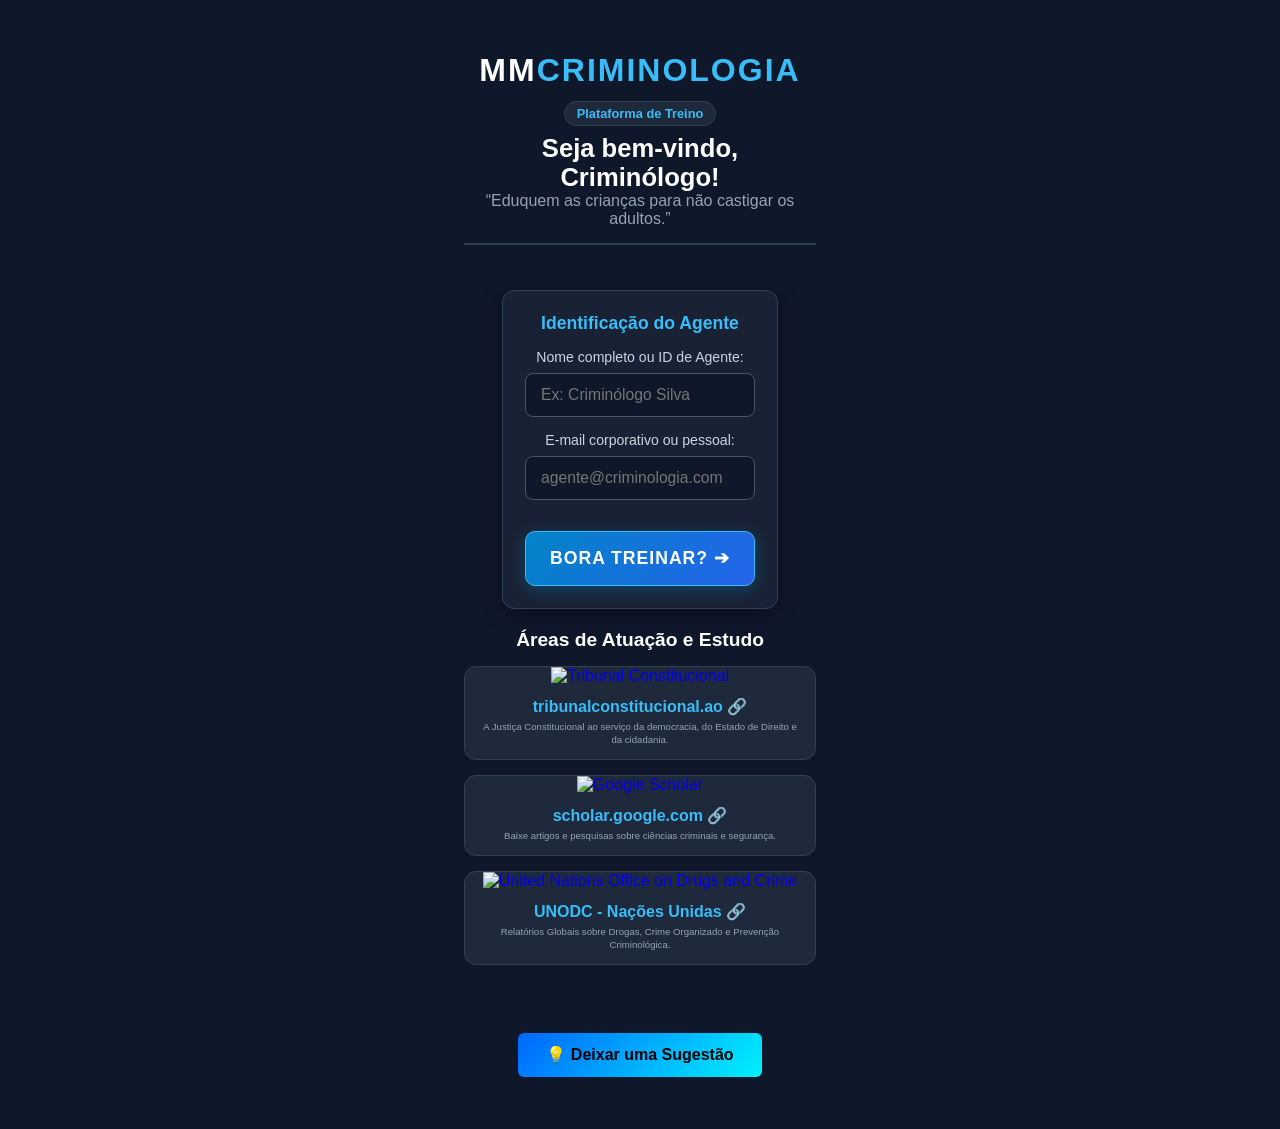
==== index.html @ 0a3a84f3 "Update index.html" ====
<!DOCTYPE html>
<html lang="pt">
<head>
  <meta charset="UTF-8">
  <meta name="viewport" content="width=device-width, initial-scale=1.0, maximum-scale=1.0, user-scalable=no">
  <title>MMCriminologia - Boas-Vindas</title>
  <link rel="stylesheet" href="styles.css">
</head>
<body>

  <main class="welcome-container">
    
    <!-- Cabeçalho com Logotipo -->
    <header class="header-boas-vindas">
      <div class="logo-container">
        <img src="logo.png" alt="Logotipo MMCriminologia" class="app-logo" onerror="this.style.display='none'; document.getElementById('logo-texto').style.display='block';">
        <h1 id="logo-texto" class="logo-texto-fallback" style="display: none;">MM<span>CRIMINOLOGIA</span></h1>
      </div>

      <span class="badge">Plataforma de Treino</span>
      <h2>Seja bem-vindo, Criminólogo!</h2>
      <p class="subtitulo">“Eduquem as crianças para não castigar os adultos.”</p>
    </header>

    <!-- Formulário com Nome e E-mail -->
    <section class="card-login">
      <h3>Identificação do Agente</h3>
      <form id="form-login">
        
        <!-- Campo Nome -->
        <div class="input-group">
          <label for="nome-usuario">Nome completo ou ID de Agente:</label>
          <input type="text" id="nome-usuario" placeholder="Ex: Criminólogo Silva" required autocomplete="name">
        </div>

        <!-- Campo E-mail -->
        <div class="input-group">
          <label for="email-usuario">E-mail corporativo ou pessoal:</label>
          <input type="email" id="email-usuario" placeholder="agente@criminologia.com" required autocomplete="email">
        </div>

        <!-- BOTÃO DE SUBMISSÃO OBRIGATÓRIA -->
        <button type="submit" id="btn-enter-training" class="btn-primary btn-start-training">
          BORA TREINAR? ➔
        </button>
      </form>
    </section>

    <!-- Áreas de Estudo (Transformadas em Links Operacionais) -->
    <section class="secao-areas">
      <h3>Áreas de Atuação e Estudo</h3>
      <div class="grid-areas">
        
        <!-- Cartão 1: Tribunal Constitucional -->
        <a href="https://tribunalconstitucional.ao" target="_blank" rel="noopener noreferrer" style="text-decoration: none;">
          <article class="card-area">
            <img src="b1e9c7dc8ca18f2f5465b4d4fb0177f0/logo.jpg" alt="Tribunal Constitucional" class="img-area">
            <div class="conteudo-area">
              <h4>tribunalconstitucional.ao 🔗</h4>
              <p>A Justiça Constitucional ao serviço da democracia, do Estado de Direito e da cidadania.</p>
            </div>
          </article>
        </a>

        <!-- Cartão 2: Google Académico -->
        <a href="https://scholar.google.com" target="_blank" rel="noopener noreferrer" style="text-decoration: none;">
          <article class="card-area">
            <img src="b1e9c7dc8ca18f2f5465b4d4fb0177f0.jpg" alt="Google Scholar" class="img-area">
            <div class="conteudo-area">
              <h4>scholar.google.com 🔗</h4>
              <p>Baixe artigos e pesquisas sobre ciências criminais e segurança.</p>
            </div>
          </article>
        </a>

        <!-- Cartão 3: UNODC -->
        <a href="https://www.unodc.org" target="_blank" rel="noopener noreferrer" style="text-decoration: none;">
          <article class="card-area">
            <img src="railway-station_1500x644.webp.jpg" alt="United Nations Office on Drugs and Crime" class="img-area">
            <div class="conteudo-area">
              <h4>UNODC - Nações Unidas 🔗</h4>
              <p>Relatórios Globais sobre Drogas, Crime Organizado e Prevenção Criminológica.</p>
            </div>
          </article>
        </a>

      </div>
    </section>

    <!-- Botão de Sugestão -->
    <div style="margin-top: 2rem; text-align: center;">
      <a href="sugestoes.html" class="btn-primary" style="display: inline-block; text-decoration: none; text-align: center; width: 100%; max-width: 320px;">
        💡 Deixar uma Sugestão
      </a>
    </div>

  </main>

  <script src="app.js"></script>
</body>
</html>
---- styles.css ----
/* ==========================================================================
   PALETA DE CORES: Preto (#06080e), Azul (#00f2fe), Prateado (#c0c9d6), Branco (#ffffff)
   ========================================================================== */

:root {
    --bg-dark: #06080e;
    --bg-card: rgba(15, 23, 42, 0.75);
    --blue-primary: #00f2fe;
    --blue-secondary: #0066ff;
    --blue-glow: rgba(0, 242, 254, 0.25);
    --silver-light: #e2e8f0;
    --silver-mid: #94a3b8;
    --silver-border: rgba(192, 201, 214, 0.2);
    --white: #ffffff;
    --correct: #10b981;
    --wrong: #ef4444;
    --font-title: 'Orbitron', sans-serif;
    --font-sub: 'Rajdhani', sans-serif;
    --font-body: 'Inter', sans-serif;
}

* {
    box-sizing: border-box;
    margin: 0;
    padding: 0;
}

body {
    background-color: var(--bg-dark);
    color: var(--silver-light);
    font-family: var(--font-body);
    min-height: 100vh;
    display: flex;
    flex-direction: column;
    overflow-x: hidden;
    position: relative;
}

/* Fundo Iluminado */
.bg-glow {
    position: fixed;
    top: 0;
    left: 50%;
    transform: translateX(-50%);
    width: 100vw;
    height: 100vh;
    background: radial-gradient(circle at 50% 20%, rgba(0, 102, 255, 0.15) 0%, rgba(6, 8, 14, 0) 70%);
    z-index: -1;
    pointer-events: none;
}

/* Header */
.app-header {
    display: flex;
    justify-content: space-between;
    align-items: center;
    padding: 0.5rem 2rem;
    background: rgba(6, 8, 14, 0.85);
    border-bottom: 1px solid var(--silver-border);
    backdrop-filter: blur(10px);
}

.logo-container {
    font-family: var(--font-title);
    font-size: 1.5rem;
    font-weight: 900;
    letter-spacing: 2px;
}

.logo-prefix {
    color: var(--blue-primary);
}

.logo-title {
    color: var(--white);
}

.user-stats-bar {
    display: flex;
    gap: 1.5rem;
}

.stat-badge {
    background: rgba(255, 255, 255, 0.03);
    border: 1px solid var(--silver-border);
    padding: 0.4rem 1rem;
    border-radius: 6px;
    display: flex;
    flex-direction: column;
    align-items: center;
}

.stat-label {
    font-size: 0.7rem;
    text-transform: uppercase;
    color: var(--silver-mid);
    letter-spacing: 1px;
}

.stat-value {
    font-family: var(--font-sub);
    font-size: 1.2rem;
    font-weight: 700;
    color: var(--blue-primary);
}

/* Layout dos Ecrãs */
.main-container {
    max-width: 1100px;
    width: 100%;
    margin: 2rem auto;
    padding: 0 1.5rem;
    flex: 1;
}

.screen {
    display: none;
    opacity: 0;
    transition: opacity 0.3s ease;
}

.screen.active {
    display: block;
    opacity: 1;
}

.section-title-box {
    margin-bottom: 2rem;
    border-left: 4px solid var(--blue-primary);
    padding-left: 1rem;
}

.section-title-box h2 {
    font-family: var(--font-title);
    color: var(--white);
    letter-spacing: 1.5px;
}

.section-title-box p {
    color: var(--silver-mid);
}

/* Módulos e Disciplinas Grid */
.modules-grid {
    display: flex;
    flex-direction: column;
    gap: 2rem;
}

.module-card {
    background: var(--bg-card);
    border: 1px solid var(--silver-border);
    border-radius: 12px;
    padding: 1.5rem;
    backdrop-filter: blur(12px);
}

.module-header {
    font-family: var(--font-title);
    color: var(--blue-primary);
    font-size: 1.2rem;
    margin-bottom: 1rem;
    border-bottom: 1px solid var(--silver-border);
    padding-bottom: 0.5rem;
    display: flex;
    justify-content: space-between;
}

.disciplines-grid {
    display: grid;
    grid-template-columns: repeat(auto-fill, minmax(280px, 1fr));
    gap: 1rem;
}

.discipline-btn {
    background: rgba(255, 255, 255, 0.02);
    border: 1px solid var(--silver-border);
    border-radius: 8px;
    padding: 1rem;
    color: var(--white);
    font-family: var(--font-sub);
    font-size: 1.1rem;
    font-weight: 600;
    text-align: left;
    cursor: pointer;
    transition: all 0.2s ease;
    display: flex;
    justify-content: space-between;
    align-items: center;
}

.discipline-btn:hover {
    background: var(--blue-glow);
    border-color: var(--blue-primary);
    transform: translateY(-2px);
}

/* Ecrã de Quiz */
.quiz-header {
    display: flex;
    justify-content: space-between;
    align-items: center;
    margin-bottom: 1rem;
}

.quiz-meta {
    text-align: center;
}

.meta-tag {
    display: block;
    font-size: 0.8rem;
    color: var(--blue-primary);
    text-transform: uppercase;
    letter-spacing: 1px;
}

.meta-title {
    font-family: var(--font-title);
    font-size: 1.2rem;
    color: var(--white);
}

.timer-box {
    background: rgba(0, 242, 254, 0.1);
    border: 1px solid var(--blue-primary);
    padding: 0.4rem 1rem;
    border-radius: 20px;
    font-family: var(--font-title);
    color: var(--blue-primary);
}

.progress-bar-container {
    width: 100%;
    height: 6px;
    background: rgba(255, 255, 255, 0.05);
    border-radius: 3px;
    margin-bottom: 2rem;
    overflow: hidden;
}

.progress-bar-fill {
    height: 100%;
    width: 0%;
    background: linear-gradient(90deg, var(--blue-secondary), var(--blue-primary));
    transition: width 0.3s ease;
}

.question-card {
    background: var(--bg-card);
    border: 1px solid var(--silver-border);
    border-radius: 12px;
    padding: 2rem;
}

.question-info {
    display: flex;
    justify-content: space-between;
    font-size: 0.85rem;
    color: var(--silver-mid);
    margin-bottom: 1rem;
}

.badge-type {
    background: rgba(255, 255, 255, 0.05);
    padding: 0.2rem 0.6rem;
    border-radius: 4px;
}

.question-text {
    font-size: 1.3rem;
    color: var(--white);
    line-height: 1.5;
    margin-bottom: 2rem;
}

.options-grid {
    display: flex;
    flex-direction: column;
    gap: 0.8rem;
    margin-bottom: 1.5rem;
}

.option-btn {
    background: rgba(255, 255, 255, 0.02);
    border: 1px solid var(--silver-border);
    padding: 1rem 1.2rem;
    border-radius: 8px;
    color: var(--silver-light);
    font-size: 1rem;
    text-align: left;
    cursor: pointer;
    transition: all 0.2s ease;
}

.option-btn:hover:not(:disabled) {
    background: rgba(255, 255, 255, 0.08);
    border-color: var(--silver-mid);
}

.option-btn.correct {
    background: rgba(16, 185, 129, 0.2) !important;
    border-color: var(--correct) !important;
    color: var(--white) !important;
}

.option-btn.wrong {
    background: rgba(239, 68, 68, 0.2) !important;
    border-color: var(--wrong) !important;
    color: var(--white) !important;
}

/* Área de Dica & Feedback */
.hint-section {
    margin-top: 1rem;
}

.btn-hint {
    background: transparent;
    border: 1px dashed var(--silver-mid);
    color: var(--silver-mid);
    padding: 0.5rem 1rem;
    border-radius: 6px;
    cursor: pointer;
    font-size: 0.85rem;
    transition: all 0.2s;
}

.btn-hint:hover {
    color: var(--blue-primary);
    border-color: var(--blue-primary);
}

.hint-box {
    background: rgba(0, 242, 254, 0.05);
    border-left: 3px solid var(--blue-primary);
    padding: 0.5rem;
    margin-top: 0.8rem;
    border-radius: 0 6px 6px 0;
    font-size: 0.95rem;
}

.feedback-box {
    margin-top: 2rem;
    padding: 1.5rem;
    border-radius: 8px;
    background: rgba(0, 0, 0, 0.4);
    border: 1px solid var(--silver-border);
}

.feedback-status {
    font-family: var(--font-title);
    font-size: 1.2rem;
    margin-bottom: 0.5rem;
}

.feedback-status.success {
    color: var(--correct);
}

.feedback-status.error {
    color: var(--wrong);
}

.rationale-title {
    font-weight: 600;
    color: var(--blue-primary);
    margin-top: 0.5rem;
}

/* Botões Globais */
.btn-primary {
    background: linear-gradient(135deg, var(--blue-secondary), var(--blue-primary));
    color: #000;
    font-family: var(--font-title);
    font-weight: 700;
    border: none;
    padding: 0.8rem 1.8rem;
    border-radius: 6px;
    cursor: pointer;
    transition: transform 0.2s, box-shadow 0.2s;
    margin-top: 1rem;
}

.btn-primary:hover {
    transform: translateY(-2px);
    box-shadow: 0 0 15px var(--blue-glow);
}

.btn-silver {
    background: transparent;
    border: 1px solid var(--silver-border);
    color: var(--silver-mid);
    padding: 0.5rem 1rem;
    border-radius: 6px;
    cursor: pointer;
}

.btn-silver:hover {
    color: var(--white);
    border-color: var(--white);
}

/* Ecrã de Resultados */
.result-card {
    background: var(--bg-card);
    border: 1px solid var(--silver-border);
    border-radius: 12px;
    padding: 3rem 2rem;
    text-align: center;
    max-width: 650px;
    margin: 0.5rem auto 2rem auto;
}

.result-card h2 {
    font-family: var(--font-title);
    color: var(--white);
    margin-bottom: 0.5rem;
}

.result-subtitle {
    color: var(--blue-primary);
    margin-bottom: 2.0rem;
}

.metrics-grid {
    display: grid;
    grid-template-columns: repeat(2, 1fr);
    gap: 1.5rem;
    margin-bottom: 2.5rem;
}

.metric-box {
    background: rgba(255, 255, 255, 0.02);
    border: 1px solid var(--silver-border);
    padding: 1.5rem;
    border-radius: 8px;
}

.metric-value {
    display: block;
    font-family: var(--font-title);
    font-size: 1.8rem;
    color: var(--white);
}

.metric-label {
    font-size: 0.8rem;
    color: var(--silver-mid);
    text-transform: uppercase;
}

.hidden {
    display: none !important;
}

:root {
    --bg-card: #1e293b;
    --border-color: #334155;
    --accent-blue: #2563eb;
    --text-primary: #f8fafc;
    --text-muted: #94a3b8;
}

.criminologo-bar {
    background-color: var(--bg-card);
    border-left: 4px solid var(--accent-blue);
    border-radius: 8px;
    padding: 12px 20px;
    display: flex;
    align-items: center;
    justify-content: space-between;
    box-shadow: 0 4px 6px -1px rgba(0, 0, 0, 0.2);
    font-family: 'Segoe UI', Roboto, Helvetica, Arial, sans-serif;
    color: var(--text-primary);
    margin: 15px 0;
}

.criminologo-brand {
    font-weight: 700;
    font-size: 1.1rem;
    letter-spacing: 0.5px;
    text-transform: uppercase;
}

.criminologo-profile {
    font-size: 0.95rem;
    display: flex;
    align-items: center;
    gap: 8px;
}

.criminologo-label {
    color: var(--text-muted);
    font-weight: 500;
}

.criminologo-nome {
    color: #60a5fa;
    font-weight: 600;
}

/* Formulário de entrada minimalista */
.criminologo-form {
    display: flex;
    gap: 8px;
    align-items: center;
}

.criminologo-input {
    background: #0f172a;
    border: 1px solid var(--border-color);
    color: var(--text-primary);
    padding: 6px 12px;
    border-radius: 4px;
    outline: none;
    font-size: 0.9rem;
    transition: border-color 0.2s;
}

.criminologo-input:focus {
    border-color: var(--accent-blue);
}

.criminologo-btn {
    background-color: var(--accent-blue);
    color: #ffffff;
    border: none;
    padding: 6px 14px;
    border-radius: 4px;
    cursor: pointer;
    font-weight: 600;
    font-size: 0.85rem;
    transition: background-color 0.2s;
}

:root {
    --bg-main: #0a0e17;
    --bg-card: #111827;
    --accent-yellow: #ffd700;
    --accent-red: #ef4444;
    --accent-blue: #00f0ff;
    --text-main: #f3f4f6;
    --text-muted: #9ca3af;
    --border-color: #1f2937;
    --font-mono: 'Courier New', Courier, monospace;
}

* {
    margin: 0;
    padding: 0;
    box-sizing: border-box;
    font-family: 'Segoe UI', Tahoma, Geneva, Verdana, sans-serif;
}


/* identificação do criminologo */
.criminologo-footer-badge {
    position: fixed;
    bottom: 12px;
    right: 12px;
    background: rgba(15, 23, 42, 0.9);
    border: 1px solid var(--blue-primary);
    color: var(--silver-light);
    padding: 6px 14px;
    border-radius: 20px;
    font-family: var(--font-sub);
    font-size: 0.85rem;
    font-weight: 600;
    backdrop-filter: blur(8px);
    box-shadow: 0 4px 12px rgba(0, 0, 0, 0.4);
    z-index: 1000;
}

#criminologo-nome-display {
    color: var(--blue-primary);
    font-weight: 700;
}


/* Estilos Específicos para a Tela de Boas-Vindas (Hero) */
.welcome-container {
    display: flex;
    flex-direction: column;
    align-items: center;
    justify-content: center;
    min-height: calc(100vh - 80px);
    text-align: center;
    padding: 2rem 1.5rem;
}

.welcome-card {
    background: var(--bg-card);
    border: 1px solid var(--silver-border);
    border-radius: 16px;
    padding: 3rem 2rem;
    backdrop-filter: blur(12px);
    max-width: 680px;
    width: 100%;
    box-shadow: 0 10px 30px rgba(0, 0, 0, 0.5);
    position: relative;
}

.badge-criminologo {
    display: inline-flex;
    align-items: center;
    gap: 8px;
    background: rgba(0, 242, 254, 0.08);
    border: 1px solid var(--blue-primary);
    padding: 0.5rem 1.2rem;
    border-radius: 20px;
    color: var(--blue-primary);
    font-family: var(--font-sub);
    font-weight: 700;
    font-size: 0.95rem;
    letter-spacing: 1.5px;
    text-transform: uppercase;
    margin-bottom: 1.5rem;
}

.hero-title {
    font-family: var(--font-title);
    font-size: 2.2rem;
    color: var(--white);
    line-height: 1.2;
    margin-bottom: 1rem;
    letter-spacing: 1px;
}

.hero-subtitle {
    font-size: 1.05rem;
    color: var(--silver-mid);
    line-height: 1.6;
    margin-bottom: 2.5rem;
}

/* Input rápido para personalizar o nome do Criminólogo */
.user-welcome-box {
    margin-bottom: 2rem;
    display: flex;
    justify-content: center;
    gap: 10px;
}

.criminologo-input-hero {
    background: rgba(15, 23, 42, 0.9);
    border: 1px solid var(--silver-border);
    color: var(--white);
    padding: 0.8rem 1.2rem;
    border-radius: 8px;
    outline: none;
    font-family: var(--font-body);
    font-size: 0.95rem;
    width: 100%;
    max-width: 320px;
    transition: border-color 0.2s;
}

.criminologo-input-hero:focus {
    border-color: var(--blue-primary);
    box-shadow: 0 0 10px var(--blue-glow);
}

.btn-start-training {
    display: inline-flex;
    align-items: center;
    justify-content: center;
    gap: 12px;
    width: 100%;
    max-width: 320px;
    padding: 1.1rem;
    font-size: 1.1rem;
    text-decoration: none;
}


/* Defina a caixa global como border-box para evitar que padding quebre o layout */
*,
*::before,
*::after {
    box-sizing: border-box;
}

body {
    margin: 0;
    padding: 0;
    width: 100vw;
    min-height: 100vh;
    overflow-x: hidden;
    /* Evita rolagem horizontal indesejada */
}

.container-principal {
    width: 100%;
    max-width: 100%;
    display: flex;
    flex-direction: column;
    align-items: center;
}

canvas {
    width: 100% !important;
    height: auto !important;
    max-width: 100vw;
}






/* =========================================
   ESTILOS NOVOS: BADGE, SUGESTÕES E ADMIN
   ========================================= */

/* Badge Flutuante na Página de Treino */
.criminologo-profile {
    position: fixed;
    bottom: 20px;
    right: 20px;
    background: rgba(15, 23, 42, 0.95);
    border: 1px solid #38bdf8;
    padding: 10px 20px;
    border-radius: 30px;
    color: #ffffff;
    font-size: 0.9rem;
    box-shadow: 0 4px 15px rgba(0, 0, 0, 0.6);
    backdrop-filter: blur(10px);
    z-index: 9999;
    display: flex;
    align-items: center;
    gap: 8px;
}

.criminologo-label {
    color: #94a3b8;
    font-size: 0.85rem;
}

.criminologo-nome {
    color: #38bdf8;
    font-weight: bold;
    text-transform: capitalize;
}

/* Tabelas da Página de Administração */
.admin-table {
    width: 100%;
    border-collapse: collapse;
    margin-top: 15px;
    background: #1e293b;
    color: #f8fafc;
    border-radius: 8px;
    overflow: hidden;
}

.admin-table th,
.admin-table td {
    padding: 12px;
    border: 1px solid #334155;
    text-align: left;
}

.admin-table th {
    background: #0f172a;
    color: #38bdf8;
    font-weight: bold;
}

/* Formulário de Sugestões */
.sugestao-form input,
.sugestao-form textarea {
    width: 100%;
    padding: 12px;
    margin-bottom: 15px;
    background: #1e293b;
    color: #f8fafc;
    border: 1px solid #334155;
    border-radius: 6px;
    font-family: inherit;
}

.sugestao-form input:focus,
.sugestao-form textarea:focus {
    outline: none;
    border-color: #38bdf8;
}

/* Resets globais e caixa responsiva */
*,
*::before,
*::after {
    box-sizing: border-box;
    margin: 0;
    padding: 0;
}

body {
    font-family: 'Segoe UI', Tahoma, Geneva, Verdana, sans-serif;
    background-color: #0b0f19;
    /* Fundo escuro tom policial/forense */
    color: #e2e8f0;
    display: flex;
    justify-content: center;
    align-items: center;
    min-height: 100vh;
    padding: 20px 15px;
    overflow-x: hidden;
}

.welcome-container {
    width: 100%;
    max-width: 400px;
    display: flex;
    flex-direction: column;
    gap: 20px;
}

/* CABEÇALHO E LOGOTIPO */
.header-boas-vindas {
    text-align: center;
    display: flex;
    flex-direction: column;
    align-items: center;
}

.logo-container {
    margin-bottom: 12px;
}

/* Estilização da Imagem do Logo */
.app-logo {
    max-width: 160px;
    height: auto;
    object-fit: contain;
    filter: drop-shadow(0 0 10px rgba(56, 189, 248, 0.3));
    /* Brilho azul neon suave */
}

/* Texto Fallback (Caso a imagem logo.png não seja encontrada) */
.logo-texto-fallback {
    font-size: 2rem;
    font-weight: 900;
    letter-spacing: 2px;
    color: #ffffff;
}

.logo-texto-fallback span {
    color: #38bdf8;
}

.badge {
    background-color: #1e293b;
    color: #38bdf8;
    padding: 4px 12px;
    border-radius: 20px;
    font-size: 0.8rem;
    font-weight: 600;
    border: 1px solid #334155;
    margin-bottom: 8px;
}

.header-boas-vindas h2 {
    font-size: 1.6rem;
    color: #ffffff;
}

.subtitulo {
    color: #94a3b8;
    font-size: 1rem;
}

/* CARD DE LOGIN */
.card-login {
    background: rgba(30, 41, 59, 0.7);
    backdrop-filter: blur(10px);
    border: 1px solid #334155;
    padding: 22px;
    border-radius: 12px;
    box-shadow: 0 4px 20px rgba(0, 0, 0, 0.4);
}

.card-login h3 {
    font-size: 1.1rem;
    margin-bottom: 15px;
    color: #38bdf8;
}

.input-group {
    display: flex;
    flex-direction: column;
    gap: 8px;
    margin-bottom: 15px;
}

.input-group label {
    font-size: 0.88rem;
    color: #cbd5e1;
}

.input-group input {
    padding: 12px 15px;
    border-radius: 8px;
    border: 1px solid #475569;
    background: #0f172a;
    color: #ffffff;
    font-size: 0.98rem;
    outline: none;
    transition: border-color 0.3s, box-shadow 0.3s;
}

.input-group input:focus {
    border-color: #38bdf8;
    box-shadow: 0 0 8px rgba(56, 189, 248, 0.2);
}

/* Estilização do Botão/Link "BORA TREINAR?" */
.btn-primary.btn-start-training {
    display: inline-flex;
    align-items: center;
    justify-content: center;
    gap: 10px;
    width: 100%;
    padding: 16px 24px;
    background: linear-gradient(135deg, #0284c7 0%, #2563eb 100%);
    color: #ffffff;
    font-family: 'Segoe UI', Tahoma, Geneva, Verdana, sans-serif;
    font-size: 1.1rem;
    font-weight: 800;
    letter-spacing: 1px;
    text-decoration: none;
    /* Remove o sublinhado do link <a> */
    text-transform: uppercase;
    border: 1px solid #38bdf8;
    border-radius: 10px;
    box-shadow: 0 4px 15px rgba(2, 132, 199, 0.35);
    transition: all 0.3s cubic-bezier(0.4, 0, 0.2, 1);
    cursor: pointer;
    user-select: none;
}

/* Efeito Hover (Ao passar o cursor) */
.btn-primary.btn-start-training:hover {
    background: linear-gradient(135deg, #0369a1 0%, #1d4ed8 100%);
    border-color: #7dd3fc;
    box-shadow: 0 6px 22px rgba(56, 189, 248, 0.5);
    transform: translateY(-2px);
    color: #ffffff;
}

/* Efeito Clique (Ao pressionar) */
.btn-primary.btn-start-training:active {
    transform: translateY(1px);
    box-shadow: 0 2px 10px rgba(2, 132, 199, 0.4);
}

/* Animação na Seta (➔) ao passar o mouse */
.btn-primary.btn-start-training:hover {
    letter-spacing: 1.5px;
    /* Expande ligeiramente o texto */
}

/* SEÇÃO DE ÁREAS */
.secao-areas h3 {
    font-size: 1.2rem;
    margin-bottom: 15px;
    color: #ffffff;
}

.grid-areas {
    display: grid;
    grid-template-columns: repeat(auto-fit, minmax(220px, 1fr));
    gap: 15px;
}

.card-area {
    background: #1e293b;
    border-radius: 12px;
    overflow: hidden;
    border: 1px solid #334155;
    transition: border-color 0.3s;
}

.card-area:hover {
    border-color: #38bdf8;
}

.img-area {
    width: 100%;
    height: 120px;
    object-fit: cover;
}

.conteudo-area {
    padding: 12px;
}

.conteudo-area h4 {
    font-size: 1rem;
    color: #38bdf8;
    margin-bottom: 5px;
}

.conteudo-area p {
    font-size: 0.60rem;
    color: #94a3b8;
    line-height: 1.35;
}

/* RESPONSIVIDADE PARA DISPOSITIVOS MÓVEIS */
@media (max-width: 400px) {
    .app-logo {
        max-width: 100px;
    }

    .header-boas-vindas h2 {
        font-size: 1.3rem;
    }

    .grid-areas {
        grid-template-columns: 1fr;
    }

    .card-login {
        padding: 16px;
    }
}


/* ==========================================================================
   ESTILOS DA PÁGINA DE SUGESTÕES (sugestoes.html)
   ========================================================================== */
.sugestoes-container {
    max-width: 600px;
    margin: 40px auto;
    background: #1e293b;
    padding: 30px;
    border-radius: 12px;
    box-shadow: 0 10px 25px rgba(0, 0, 0, 0.5);
    border: 1px solid #334155;
}

.sugestoes-title {
    color: #38bdf8;
    margin-top: 0;
    font-size: 1.5rem;
    font-weight: 700;
}

.sugestoes-subtitle {
    color: #94a3b8;
    margin-bottom: 25px;
    font-size: 0.95rem;
}

.form-sugestao {
    display: flex;
    flex-direction: column;
    gap: 15px;
}

.form-group {
    display: flex;
    flex-direction: column;
    gap: 6px;
}

.form-group label {
    color: #cbd5e1;
    font-size: 0.9rem;
    font-weight: 600;
}

.form-input,
.form-textarea {
    width: 100%;
    padding: 12px;
    background: #0f172a;
    color: #f8fafc;
    border: 1px solid #334155;
    border-radius: 6px;
    font-size: 0.95rem;
    box-sizing: border-box;
    transition: border-color 0.2s ease, box-shadow 0.2s ease;
}

.form-input:focus,
.form-textarea:focus {
    outline: none;
    border-color: #38bdf8;
    box-shadow: 0 0 0 2px rgba(56, 189, 248, 0.2);
}

.form-textarea {
    resize: vertical;
    min-height: 120px;
}

.back-link-container {
    margin-top: 20px;
    text-align: center;
}

.back-link {
    color: #38bdf8;
    text-decoration: none;
    font-size: 0.9rem;
}

.back-link:hover {
    text-decoration: underline;
}





/* Container principal do Header */
.header-stats {
    display: flex;
    align-items: center;
    gap: 8px;
    flex-wrap: wrap;
    /* Permite quebrar linha em ecrãs muito pequenos */
}

/* Placas de estatísticas (Pontuação, Precisão, etc.) */
.stat-card {
    flex: 1 1 auto;
    min-width: 80px;
    padding: 4px 8px;
    text-align: center;
}

.stat-card .label {
    font-size: 0.65rem;
    /* Reduz o tamanho do texto do rótulo em mobile */
    letter-spacing: 0.5px;
    white-space: nowrap;
}

.stat-card .value {
    font-size: 1rem;
    font-weight: bold;
}

/* Ajustes específicos para telemóveis em modo retrato */
@media (max-width: 350px) {
    .header-logo {
        font-size: 1.1rem;
    }

    .stat-card {
        min-width: 50px;
        padding: 2px 4px;
    }

    .stat-card .label {
        font-size: 0.55rem;
    }
}


/* --------------------------------------------------------------------------
   ESTILO DO BOTÃO DE SUGESTÃO (Navegação)
   -------------------------------------------------------------------------- */
.btn-sugestao {
    display: inline-flex;
    align-items: center;
    justify-content: center;
    gap: 8px;
    background-color: var(--blue-primary, #0056b3);
    color: #ffffff;
    font-size: 0.95rem;
    font-weight: 600;
    padding: 10px 18px;
    border-radius: 8px;
    text-decoration: none;
    border: none;
    cursor: pointer;
    box-shadow: 0 2px 6px rgba(0, 0, 0, 0.15);
    transition: background-color 0.2s ease, transform 0.1s ease, box-shadow 0.2s ease;
}

/* Efeito ao passar o mouse (Hover) */
.btn-sugestao:hover {
    background-color: var(--blue-dark, #003d82);
    transform: translateY(-2px);
    box-shadow: 0 4px 10px rgba(0, 0, 0, 0.2);
}

/* Efeito ao clicar (Active) */
.btn-sugestao:active {
    transform: translateY(0);
    box-shadow: 0 2px 4px rgba(0, 0, 0, 0.1);
}





/* ==========================================================================
   ESTILOS DA PÁGINA DE ADMINISTRAÇÃO (admin.html)
   ========================================================================== */
.admin-container {
    max-width: 1000px;
    margin: 30px auto;
    padding: 0 20px;
}

.admin-header {
    display: flex;
    justify-content: space-between;
    align-items: center;
    margin-bottom: 30px;
    border-bottom: 1px solid #334155;
    padding-bottom: 15px;
}

.admin-title {
    color: #38bdf8;
    margin: 0;
    font-size: 1.8rem;
    font-weight: 700;
}

.btn-sair {
    color: #94a3b8;
    text-decoration: none;
    border: 1px solid #334155;
    padding: 8px 16px;
    border-radius: 6px;
    background: #1e293b;
    font-size: 0.9rem;
    transition: background 0.2s ease, color 0.2s ease;
}

.btn-sair:hover {
    background: #334155;
    color: #ffffff;
}

.admin-section {
    margin-bottom: 40px;
    background: #1e293b;
    padding: 24px;
    border-radius: 10px;
    border: 1px solid #334155;
    box-shadow: 0 4px 15px rgba(0, 0, 0, 0.3);
}

.admin-filtro-input {
    display: block;
    width: 100%;
    max-width: 360px;
    margin-bottom: 1rem;
    padding: 0.6rem 1rem;
    background: rgba(15, 23, 42, 0.9);
    border: 1px solid var(--silver-border, #334155);
    border-radius: 6px;
    color: #fff;
    font-size: 0.9rem;
    outline: none;
    transition: border-color 0.2s;
}

.admin-filtro-input:focus {
    border-color: var(--blue-primary, #00f2fe);
}

.admin-section-title {
    color: #cbd5e1;
    margin-top: 0;
    margin-bottom: 15px;
    font-size: 1.2rem;
    display: flex;
    align-items: center;
    gap: 8px;
}

.table-responsive {
    overflow-x: auto;
}

.admin-table {
    width: 100%;
    border-collapse: collapse;
    margin-top: 10px;
    background: #0f172a;
    color: #f8fafc;
    border-radius: 8px;
    overflow: hidden;
    font-size: 0.9rem;
}

.admin-table th,
.admin-table td {
    padding: 12px 16px;
    border: 1px solid #1e293b;
    text-align: left;
}

.admin-table th {
    background: #020617;
    color: #38bdf8;
    font-weight: 700;
    text-transform: uppercase;
    font-size: 0.8rem;
    letter-spacing: 0.05em;
}

.admin-table tbody tr:nth-child(even) {
    background: rgba(255, 255, 255, 0.02);
}

.admin-table tbody tr:hover {
    background: rgba(56, 189, 248, 0.05);
}

.empty-row {
    text-align: center;
    color: #64748b;
    padding: 20px !important;
    font-style: italic;
}

/* Modal de Proteção por Senha */
#modal-auth {
    position: fixed;
    top: 0;
    left: 0;
    right: 0;
    bottom: 0;
    background: rgba(13, 17, 23, 0.96);
    display: flex;
    align-items: center;
    justify-content: center;
    z-index: 9999;
}

.auth-box {
    background: #161b22;
    border: 1px solid #30363d;
    padding: 30px;
    border-radius: 8px;
    text-align: center;
    max-width: 350px;
    width: 90%;
    box-shadow: 0 4px 15px rgba(0, 0, 0, 0.5);
}

.auth-box h2 {
    margin-top: 0;
    color: #58a6ff;
}

.auth-box input {
    width: 100%;
    padding: 10px;
    margin: 15px 0;
    border: 1px solid #30363d;
    border-radius: 4px;
    background: #0d1117;
    color: #fff;
    box-sizing: border-box;
    font-size: 1rem;
    text-align: center;
}

.auth-box button {
    width: 100%;
    padding: 10px;
    background: #238636;
    border: none;
    color: #fff;
    font-weight: bold;
    border-radius: 4px;
    cursor: pointer;
    font-size: 1rem;
}

.auth-box button:hover {
    background: #2ea043;
}

.hidden {
    display: none !important;
}

/* --------------------------------------------------------------------------
   ESTILO DO BOTÃO DO PAINEL ADMINISTRATIVO
   -------------------------------------------------------------------------- */
.btn-admin {
    display: inline-flex;
    align-items: center;
    justify-content: center;
    gap: 8px;
    background-color: var(--blue-primary, #0056b3);
    color: #ffffff;
    font-size: 0.95rem;
    font-weight: 600;
    padding: 10px 18px;
    border-radius: 8px;
    text-decoration: none;
    border: none;
    cursor: pointer;
    box-shadow: 0 2px 6px rgba(0, 0, 0, 0.15);
    transition: background-color 0.2s ease, transform 0.1s ease, box-shadow 0.2s ease;
}

/* Efeito Hover (passar o rato) */
.btn-admin:hover {
    background-color: var(--blue-dark, #003d82);
    transform: translateY(-2px);
    box-shadow: 0 4px 10px rgba(0, 0, 0, 0.2);
}

/* Efeito Active (clique) */
.btn-admin:active {
    transform: translateY(0);
    box-shadow: 0 2px 4px rgba(0, 0, 0, 0.1);
}

/* tabela de pontuações */

* {
    box-sizing: border-box;
    margin: 0;
    padding: 0;
    font-family: 'Segoe UI', Tahoma, Geneva, Verdana, sans-serif;
}

body {
    background-color: #0f172a;
    color: #f8fafc;
    padding: 20px;
}

.container {
    max-width: 950px;
    margin: 0 auto;
    background: #1e293b;
    padding: 25px;
    border-radius: 12px;
    box-shadow: 0 10px 25px rgba(0, 0, 0, 0.5);
}

header {
    display: flex;
    justify-content: space-between;
    align-items: center;
    margin-bottom: 25px;
    border-bottom: 2px solid #334155;
    padding-bottom: 15px;
}

h1 {
    font-size: 22px;
    color: #38bdf8;
    display: flex;
    align-items: center;
    gap: 10px;
}

.btn-voltar {
    background: #334155;
    color: #fff;
    text-decoration: none;
    padding: 8px 16px;
    border-radius: 6px;
    font-weight: bold;
    transition: 0.2s;
}

.btn-voltar:hover {
    background: #475569;
}

table {
    width: 100%;
    border-collapse: collapse;
    margin-top: 10px;
}

th,
td {
    padding: 14px;
    text-align: left;
    border-bottom: 1px solid #334155;
}

th {
    background-color: #0f172a;
    color: #94a3b8;
    font-size: 13px;
    text-transform: uppercase;
    letter-spacing: 0.5px;
}

tr:nth-child(1) .posicao {
    color: #facc15;
    font-weight: bold;
    font-size: 18px;
}
tr:nth-child(2) .posicao {
    color: #94a3b8;
    font-weight: bold;
    font-size: 16px;
}
tr:nth-child(3) .posicao {
    color: #b45309;
    font-weight: bold;
    font-size: 16px;
}

.badge-nivel {
    padding: 4px 10px;
    border-radius: 20px;
    font-size: 12px;
    font-weight: bold;
    background: #0284c7;
    color: #fff;
    display: inline-block;
}

.pontos-destaque {
    color: #4ade80;
    font-weight: bold;
    font-size: 15px;
}

.tag-disciplina {
    font-size: 11px;
    display: inline-block;
    margin: 2px 3px;
    background: #334155;
    padding: 3px 7px;
    border-radius: 4px;
    color: #e2e8f0;
}/* Responsividade e ajuste total às bordas em telemóveis */
@media (max-width: 600px) {
    .app-header {
        width: 100%;
        margin: 0;
        padding: 0.8rem 0; /* Remove o padding lateral para colar nas extremidades */
        flex-direction: column;
        align-items: center;
        gap: 0.8rem;
    }

    .user-stats-bar {
        width: 100%;
        padding: 0 0.5rem; /* Pequeno recuo interno apenas para os cartões não colarem na borda da tela */
        justify-content: space-between;
        gap: 0.4rem;
        flex-wrap: nowrap; /* Mantém os elementos na mesma linha ajustando a largura */
    }

    .stat-badge {
        flex: 1;
        padding: 0.3rem 0.2rem;
        min-width: 0; /* Impede o estouro de largura flexível */
    }

    .stat-label {
        font-size: 0.55rem;
        white-space: nowrap;
    }

    .stat-value {
        font-size: 0.95rem;
    }
}
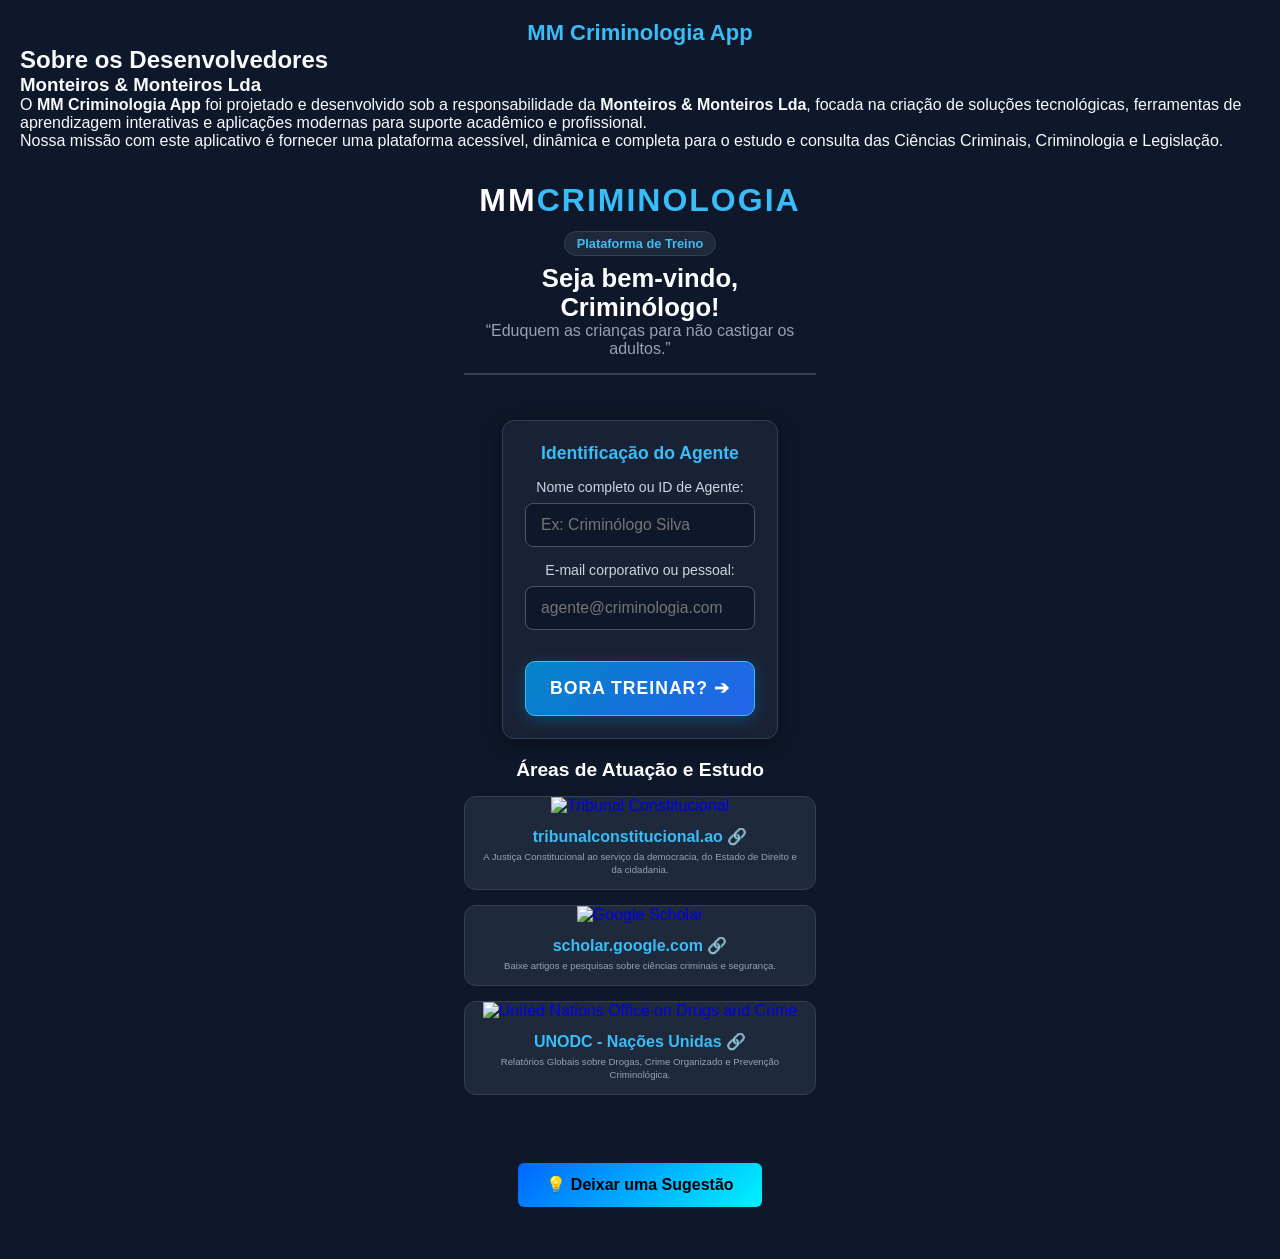
==== commit 4c9f35e5: "Update index.html" ====
--- a/index.html
+++ b/index.html
@@ -7,6 +7,27 @@
   <link rel="stylesheet" href="styles.css">
 </head>
 <body>
+  <div class="app-header-container">
+  <!-- Nome do aplicativo no topo da página -->
+  <h1 class="app-title">MM Criminologia App</h1>
+</div>
+
+<section class="developers-section">
+  <h2>Sobre os Desenvolvedores</h2>
+  
+  <article class="developer-info">
+    <h3>Monteiros & Monteiros Lda</h3>
+    <p>
+      O <strong>MM Criminologia App</strong> foi projetado e desenvolvido sob a responsabilidade da 
+      <strong>Monteiros & Monteiros Lda</strong>, focada na criação de soluções tecnológicas, 
+      ferramentas de aprendizagem interativas e aplicações modernas para suporte acadêmico e profissional.
+    </p>
+    <p>
+      Nossa missão com este aplicativo é fornecer uma plataforma acessível, dinâmica e completa para o estudo 
+      e consulta das Ciências Criminais, Criminologia e Legislação.
+    </p>
+  </article>
+</section>
 
   <main class="welcome-container">
     
--- a/styles.css
+++ b/styles.css
@@ -1502,11 +1502,13 @@
     font-weight: bold;
     font-size: 18px;
 }
+
 tr:nth-child(2) .posicao {
     color: #94a3b8;
     font-weight: bold;
     font-size: 16px;
 }
+
 tr:nth-child(3) .posicao {
     color: #b45309;
     font-weight: bold;
@@ -1537,37 +1539,72 @@
     padding: 3px 7px;
     border-radius: 4px;
     color: #e2e8f0;
-}/* Responsividade e ajuste total às bordas em telemóveis */
-@media (max-width: 600px) {
+}
+
+/* ============================================================
+   CORREÇÃO FINAL: cabeçalho (.app-header) a cobrir 100% da largura
+   Estas regras ficam no fim do ficheiro de propósito, para terem
+   prioridade sobre os "body {}" duplicados definidos mais acima.
+   ============================================================ */
+
+/* Neutraliza o padding/centragem que o body herdava de outra página
+   quando existe um .app-header (página de treino) */
+body:has(.app-header) {
+    display: block;
+    padding: 0;
+    margin: 0;
+    width: 100%;
+    justify-content: normal;
+    align-items: normal;
+}
+
+.app-header {
+    position: sticky;
+    top: 0;
+    left: 0;
+    width: 100%;
+    max-width: 100%;
+    margin: 0;
+    padding: 0.7rem 1rem;
+    box-sizing: border-box;
+    flex-wrap: wrap;
+    row-gap: 0.6rem;
+    z-index: 500;
+}
+
+.user-stats-bar {
+    flex-wrap: wrap;
+    gap: 0.6rem;
+}
+
+/* Em ecrãs estreitos, as estatísticas ocupam a largura toda
+   e distribuem-se de forma equilibrada, sem cortar nem transbordar */
+@media (max-width: 480px) {
     .app-header {
-        width: 100%;
-        margin: 0;
-        padding: 0.8rem 0; /* Remove o padding lateral para colar nas extremidades */
-        flex-direction: column;
-        align-items: center;
-        gap: 0.8rem;
+        padding: 0.6rem 0.75rem;
     }
 
     .user-stats-bar {
         width: 100%;
-        padding: 0 0.5rem; /* Pequeno recuo interno apenas para os cartões não colarem na borda da tela */
         justify-content: space-between;
         gap: 0.4rem;
-        flex-wrap: nowrap; /* Mantém os elementos na mesma linha ajustando a largura */
     }
 
     .stat-badge {
         flex: 1;
-        padding: 0.3rem 0.2rem;
-        min-width: 0; /* Impede o estouro de largura flexível */
+        padding: 0.35rem 0.4rem;
+        min-width: 0;
     }
 
     .stat-label {
-        font-size: 0.55rem;
-        white-space: nowrap;
+        font-size: 0.6rem;
     }
 
     .stat-value {
-        font-size: 0.95rem;
+        font-size: 1rem;
     }
-}
+
+    .logo-container {
+        font-size: 1.15rem;
+    }
+}
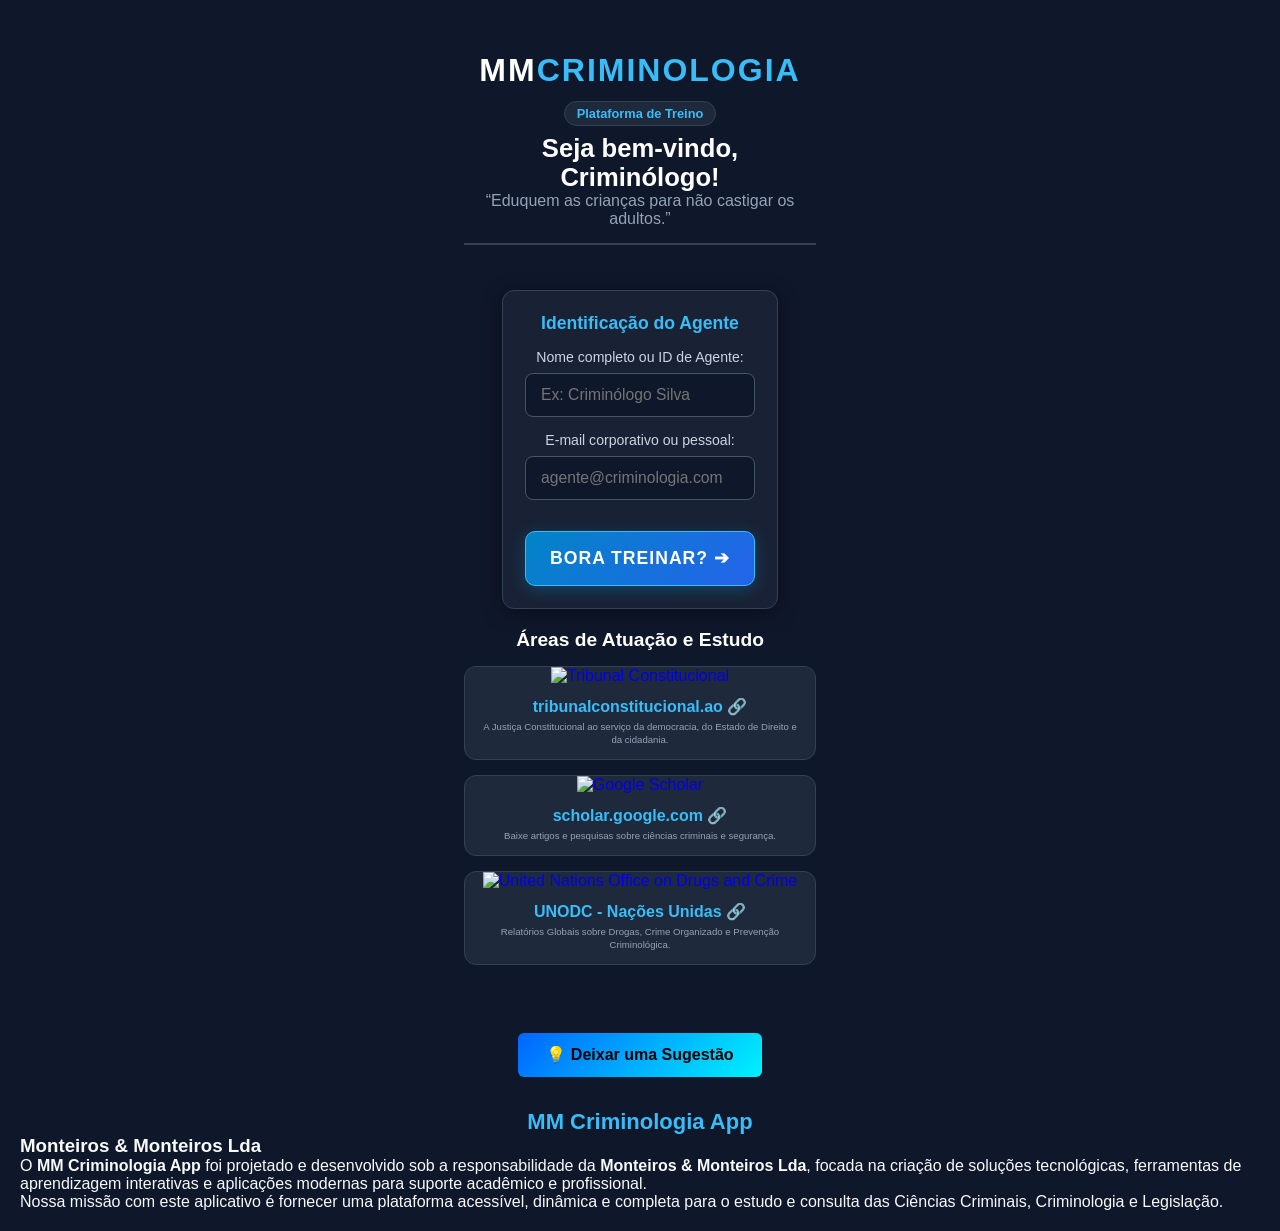
==== commit df424b9b: "Fix HTML structure and remove duplicate sections" ====
--- a/index.html
+++ b/index.html
@@ -7,26 +7,7 @@
   <link rel="stylesheet" href="styles.css">
 </head>
 <body>
-  <div class="app-header-container">
-  <!-- Nome do aplicativo no topo da página -->
-  <h1 class="app-title">MM Criminologia App</h1>
-</div>
-
-<section class="developers-section">
-  <h2>Sobre os Desenvolvedores</h2>
   
-  <article class="developer-info">
-    <h3>Monteiros & Monteiros Lda</h3>
-    <p>
-      O <strong>MM Criminologia App</strong> foi projetado e desenvolvido sob a responsabilidade da 
-      <strong>Monteiros & Monteiros Lda</strong>, focada na criação de soluções tecnológicas, 
-      ferramentas de aprendizagem interativas e aplicações modernas para suporte acadêmico e profissional.
-    </p>
-    <p>
-      Nossa missão com este aplicativo é fornecer uma plataforma acessível, dinâmica e completa para o estudo 
-      e consulta das Ciências Criminais, Criminologia e Legislação.
-    </p>
-  </article>
 </section>
 
   <main class="welcome-container">
@@ -115,7 +96,24 @@
       </a>
     </div>
 
-  </main>
+  </main><div class="app-header-container">
+  <!-- Nome do aplicativo no topo da página -->
+  <h1 class="app-title">MM Criminologia App</h1>
+</div>
+
+<section class="developers-section">
+  <article class="developer-info">
+    <h3>Monteiros & Monteiros Lda</h3>
+    <p>
+      O <strong>MM Criminologia App</strong> foi projetado e desenvolvido sob a responsabilidade da 
+      <strong>Monteiros & Monteiros Lda</strong>, focada na criação de soluções tecnológicas, 
+      ferramentas de aprendizagem interativas e aplicações modernas para suporte acadêmico e profissional.
+    </p>
+    <p>
+      Nossa missão com este aplicativo é fornecer uma plataforma acessível, dinâmica e completa para o estudo 
+      e consulta das Ciências Criminais, Criminologia e Legislação.
+    </p>
+  </article>
 
   <script src="app.js"></script>
 </body>
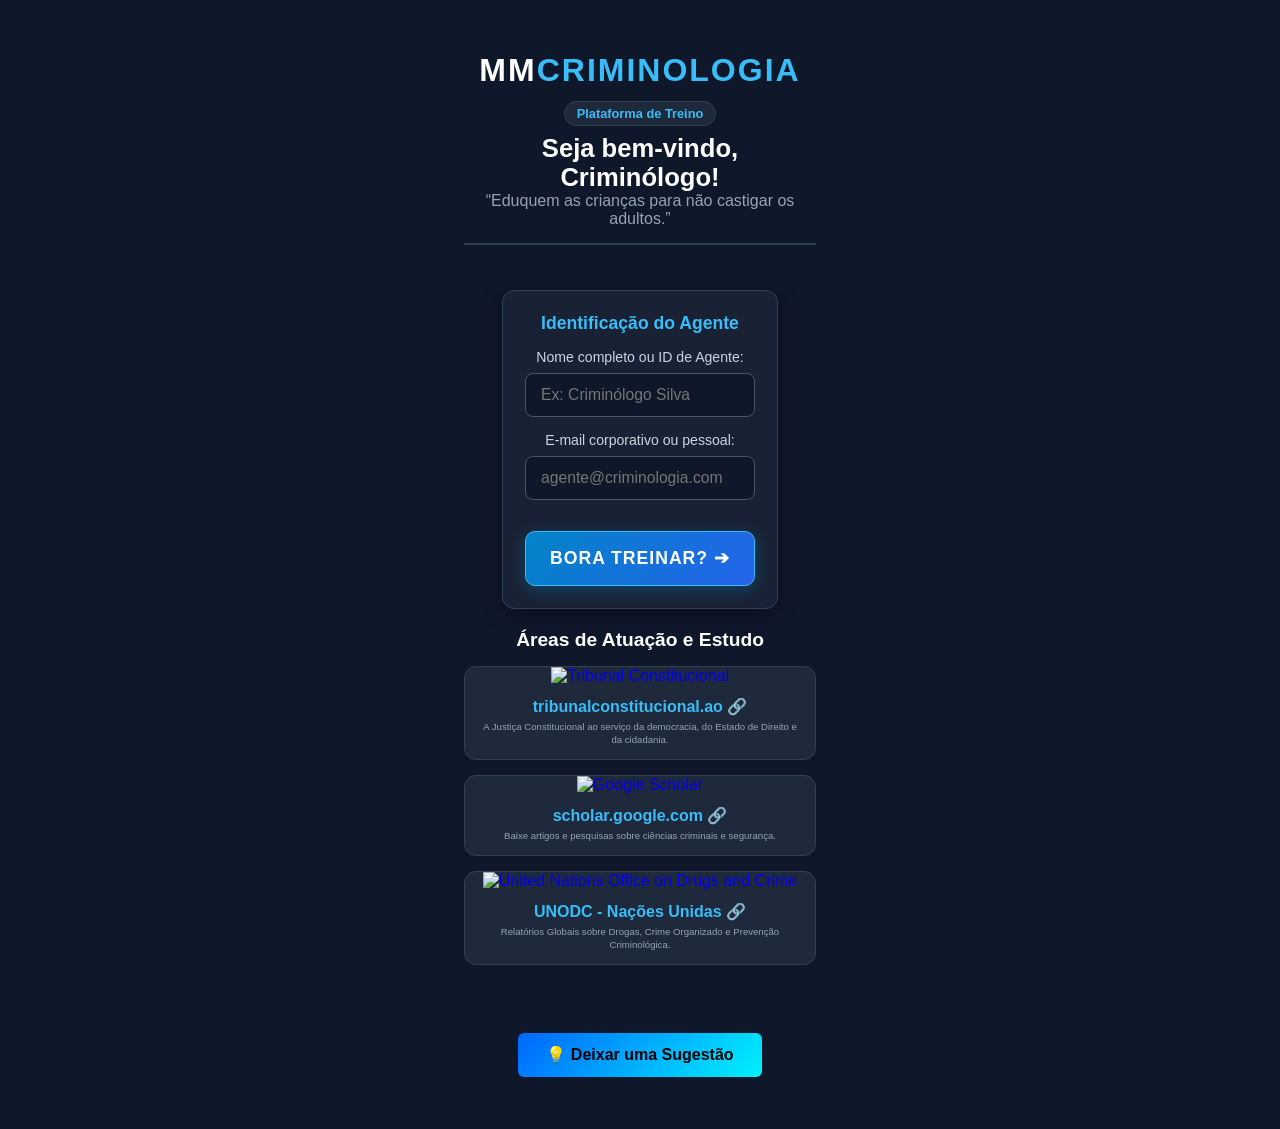
==== commit ec4a7bb1: "Update index.html" ====
--- a/index.html
+++ b/index.html
@@ -95,26 +95,6 @@
         💡 Deixar uma Sugestão
       </a>
     </div>
-
-  </main><div class="app-header-container">
-  <!-- Nome do aplicativo no topo da página -->
-  <h1 class="app-title">MM Criminologia App</h1>
-</div>
-
-<section class="developers-section">
-  <article class="developer-info">
-    <h3>Monteiros & Monteiros Lda</h3>
-    <p>
-      O <strong>MM Criminologia App</strong> foi projetado e desenvolvido sob a responsabilidade da 
-      <strong>Monteiros & Monteiros Lda</strong>, focada na criação de soluções tecnológicas, 
-      ferramentas de aprendizagem interativas e aplicações modernas para suporte acadêmico e profissional.
-    </p>
-    <p>
-      Nossa missão com este aplicativo é fornecer uma plataforma acessível, dinâmica e completa para o estudo 
-      e consulta das Ciências Criminais, Criminologia e Legislação.
-    </p>
-  </article>
-
   <script src="app.js"></script>
 </body>
 </html>
--- a/styles.css
+++ b/styles.css
@@ -1608,3 +1608,4 @@
         font-size: 1.15rem;
     }
 }
+
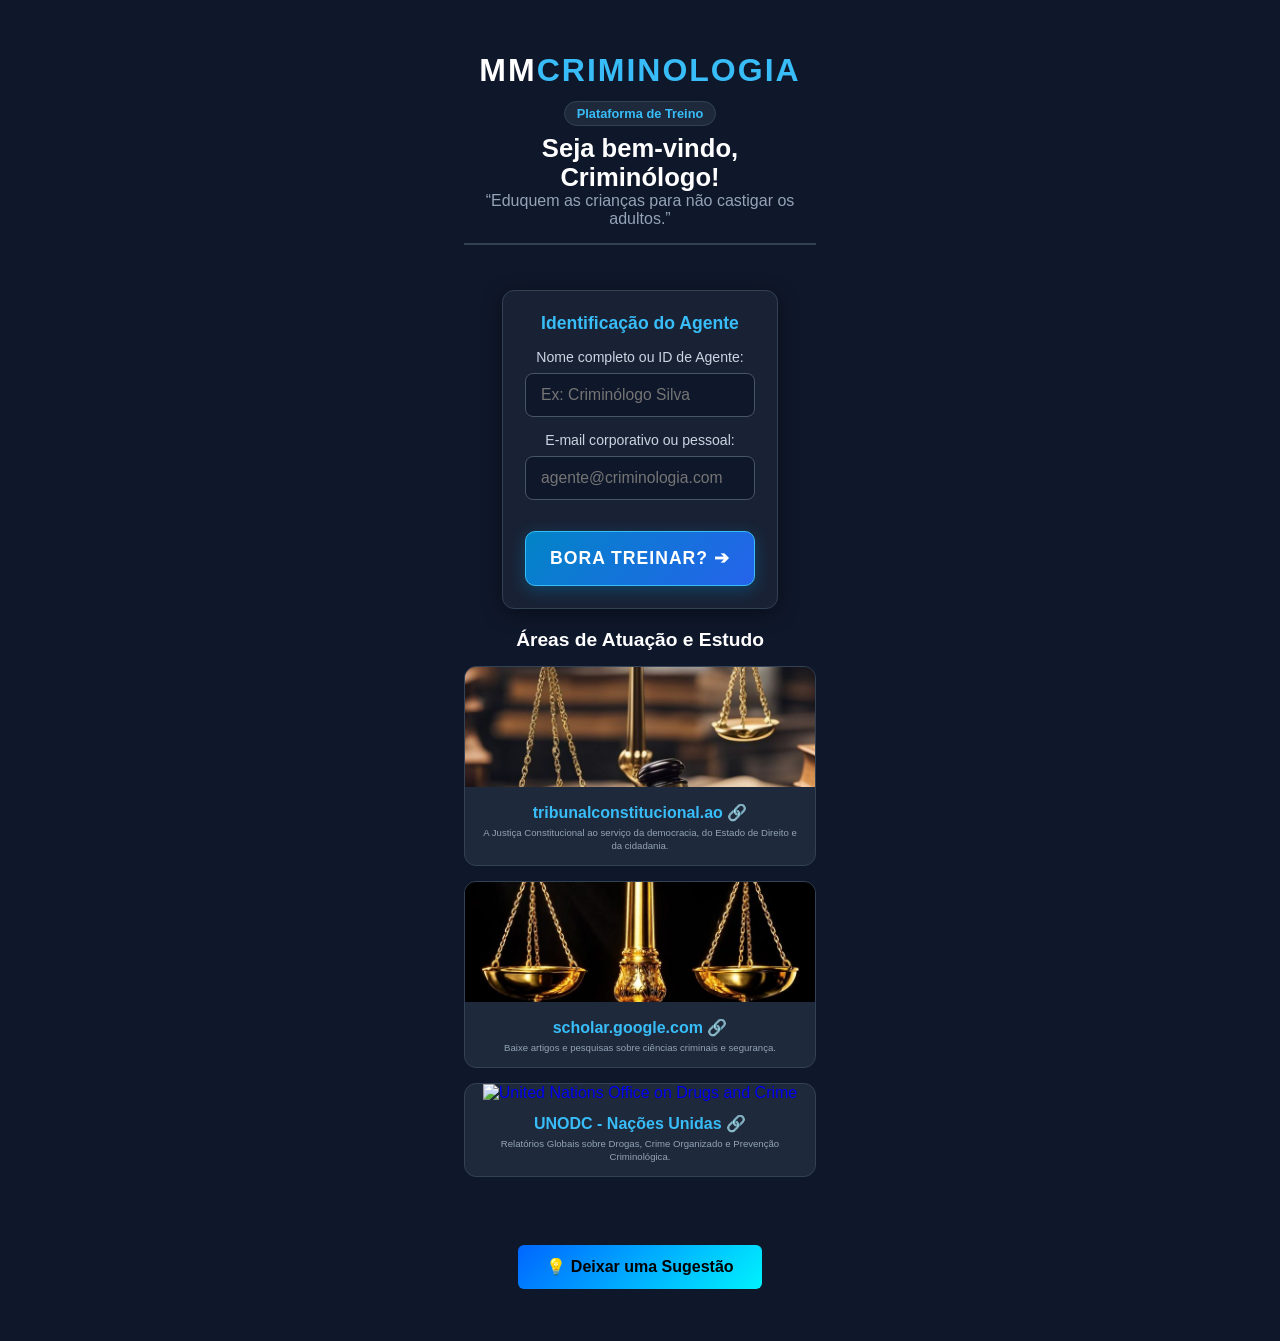
==== commit d3977989: "Update index.html" ====
--- a/index.html
+++ b/index.html
@@ -56,7 +56,7 @@
         <!-- Cartão 1: Tribunal Constitucional -->
         <a href="https://tribunalconstitucional.ao" target="_blank" rel="noopener noreferrer" style="text-decoration: none;">
           <article class="card-area">
-            <img src="b1e9c7dc8ca18f2f5465b4d4fb0177f0/logo.jpg" alt="Tribunal Constitucional" class="img-area">
+            <img src="e69de5f03a5c870eb3af74f9f8870d77.jpg" alt="Tribunal Constitucional" class="img-area">
             <div class="conteudo-area">
               <h4>tribunalconstitucional.ao 🔗</h4>
               <p>A Justiça Constitucional ao serviço da democracia, do Estado de Direito e da cidadania.</p>
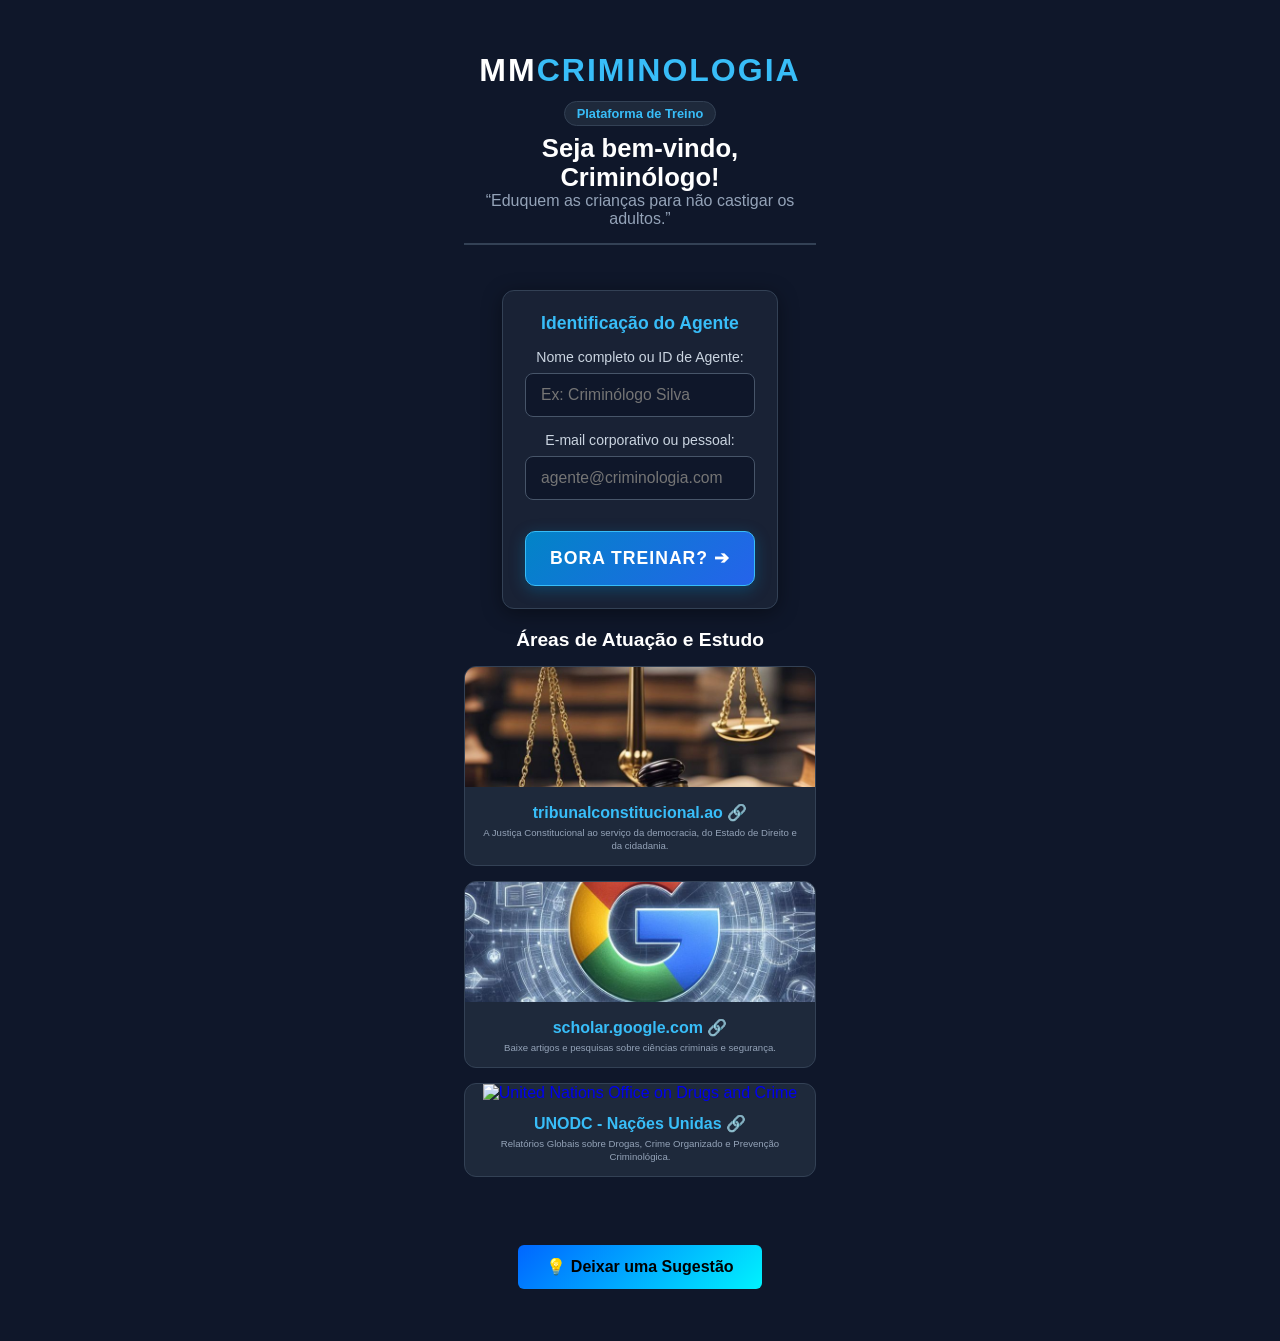
==== commit 137a49e3: "Fix HTML structure and formatting issues" ====
--- a/index.html
+++ b/index.html
@@ -67,7 +67,7 @@
         <!-- Cartão 2: Google Académico -->
         <a href="https://scholar.google.com" target="_blank" rel="noopener noreferrer" style="text-decoration: none;">
           <article class="card-area">
-            <img src="b1e9c7dc8ca18f2f5465b4d4fb0177f0.jpg" alt="Google Scholar" class="img-area">
+            <img src="03ba31a3c34e1afe7e59c1985fb30a50.jpg" alt="Google Scholar" class="img-area">
             <div class="conteudo-area">
               <h4>scholar.google.com 🔗</h4>
               <p>Baixe artigos e pesquisas sobre ciências criminais e segurança.</p>
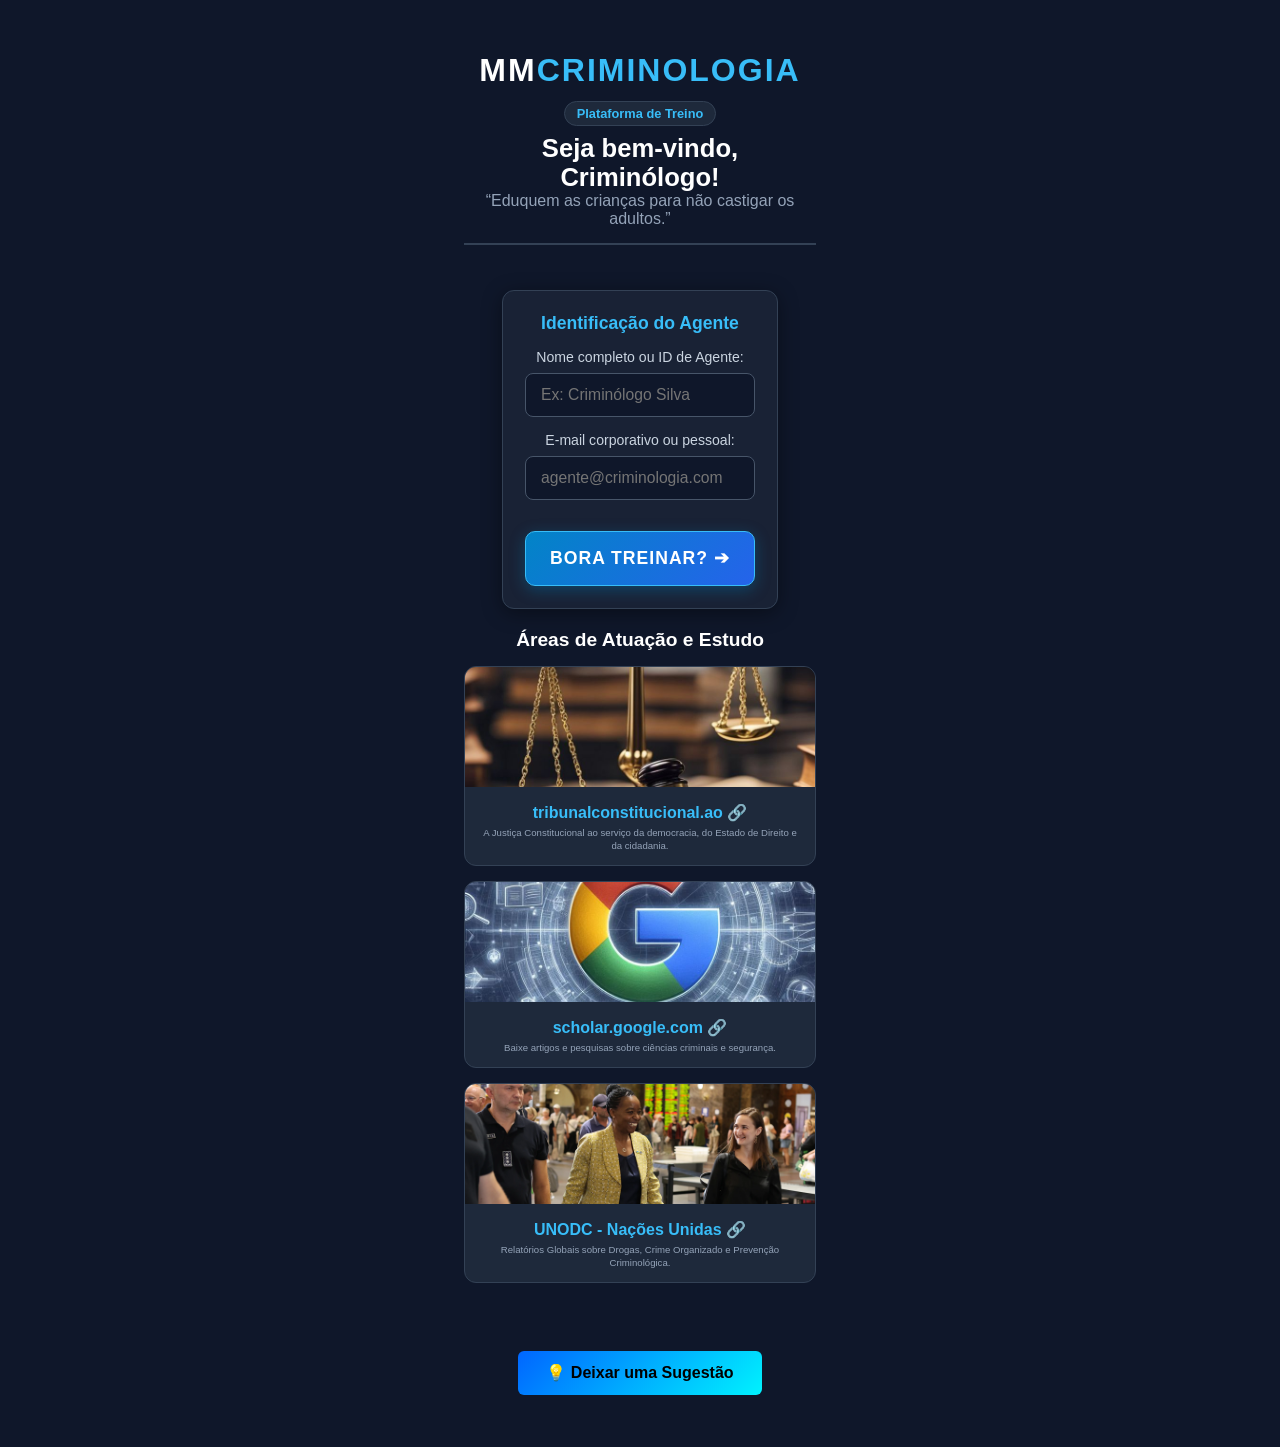
==== commit 5b8c88eb: "Fix HTML formatting and structure" ====
--- a/index.html
+++ b/index.html
@@ -78,7 +78,7 @@
         <!-- Cartão 3: UNODC -->
         <a href="https://www.unodc.org" target="_blank" rel="noopener noreferrer" style="text-decoration: none;">
           <article class="card-area">
-            <img src="railway-station_1500x644.webp.jpg" alt="United Nations Office on Drugs and Crime" class="img-area">
+            <img src="railway-station_1500x644.webp" alt="United Nations Office on Drugs and Crime" class="img-area">
             <div class="conteudo-area">
               <h4>UNODC - Nações Unidas 🔗</h4>
               <p>Relatórios Globais sobre Drogas, Crime Organizado e Prevenção Criminológica.</p>
